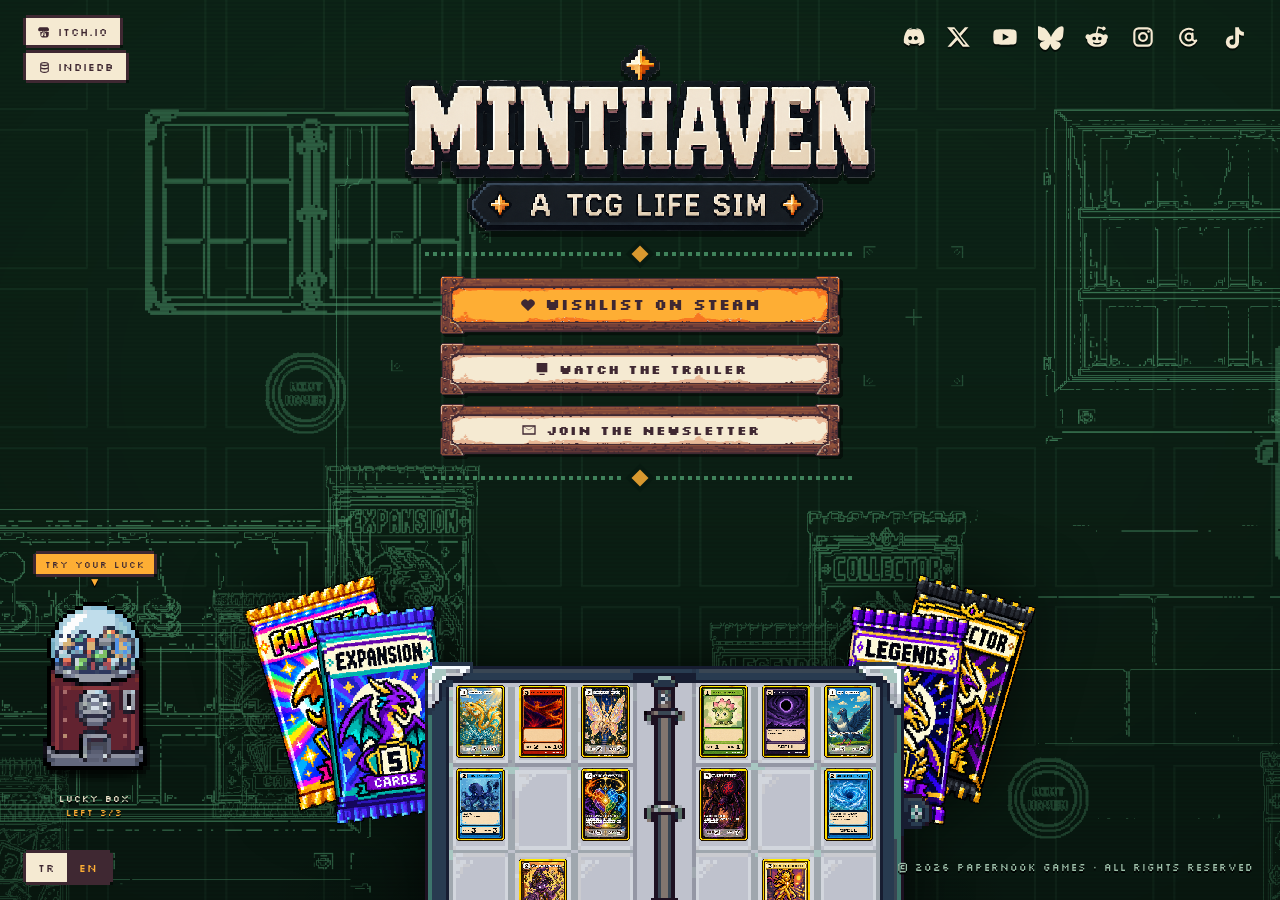
==== index.html @ 45f0cd63 "Site noindex,nofollow; slayt 11 basligi netlestirildi" ====
<!DOCTYPE html>
<html lang="tr">
<head>
<meta charset="utf-8">
<meta name="viewport" content="width=device-width,initial-scale=1,viewport-fit=cover">
<title>Minthaven — A TCG Life Sim</title>
<meta name="description" content="Minthaven — Stardew Valley'nin kasabasinda yasayan bir TCG koleksiyoncusu. Paket ac, kart takas et, duello yap, koleksiyonunu tamamla.">
<meta property="og:title" content="Minthaven — A TCG Life Sim">
<meta property="og:description" content="Kasabaya tasin, paket ac, kart takas et, duello yap. Bir TCG koleksiyoncusunun hayat simulasyonu.">
<!-- og:image ve og:url MUTLAK olmali; sosyal medya kaziyicilari goreli yolu cozemez.
     Sayfa baska bir alt yola tasinirsa bu iki satiri da guncelle. -->
<meta property="og:url" content="https://papernookgames.com/">
<meta property="og:image" content="https://papernookgames.com/assets/og.png">
<meta name="twitter:card" content="summary_large_image">
<!-- ARAMA MOTORLARINA KAPALI. Site yayinda ve linki paylasilabilir, ama Google/Bing
     dizinine girmez -- kamuya acilis yayinciyla birlikte zamanlanacak.
     `noindex` sayfayi TARAMAYI engellemez, sadece LISTELEMEYI engeller; bu yuzden
     Discord/X/Facebook onizlemeleri calismaya devam eder. Ayni sebeple blanket
     `robots.txt: Disallow: /` KOYULMADI -- o, onizleme kaziyicilarini da keserdi.
     Siteyi arama motorlarina acmak istedigin gun: asagidaki iki satiri sil. -->
<meta name="robots" content="noindex,nofollow">
<meta name="googlebot" content="noindex,nofollow">
<meta name="theme-color" content="#0e2618">
<link rel="icon" href="assets/icon.png">
<!-- Sans Kutusu (kiosk): tek interaktif oge. Stil burada, cunku makine
     sayfa acilisinda GORUNUR; agir assetler (kart yuzleri, paketler)
     makineye tiklanana kadar ISTENMEZ. Bkz. kiosk.js basligi. -->
<link rel="stylesheet" href="kiosk.css">

<style>
/* ============================================================
   Minthaven — tek ekran acilis sayfasi
   Sablon: potioncraft.com (tek viewport, kaydirmasiz, kose
   navigasyonu, ortada logo + magaza + serit butonlar).
   Stil: parsomen+simya yerine KOYU YESIL PLAYMAT + oyunun kendi
   proplarindan turetilmis gravur cizim. Tek doygun oge alt
   kenardaki acik binder — Potion Craft'taki kazanin karsiligi.

   YERLESIM: DOM sirasi MOBIL akisi belirler (sosyal > logo >
   magaza > butonlar > plakalar > altbilgi). Genis ekranda ayni
   ogeler absolute ile koselere gonderilir; orta kolon .col
   mobilde display:contents ile "yok olur". Tek isaretleme,
   iki duzen — ikinci bir mobil sayfa yok.
   ============================================================ */

@font-face{ font-family:'Pixelify'; src:url('assets/fonts/PixelifySans-Variable.ttf') format('truetype');
  font-weight:400 700; font-display:swap; }
@font-face{ font-family:'Silkscreen'; src:url('assets/fonts/Silkscreen-Regular.ttf') format('truetype');
  font-weight:400; font-display:swap; }
@font-face{ font-family:'Silkscreen'; src:url('assets/fonts/Silkscreen-Bold.ttf') format('truetype');
  font-weight:700; font-display:swap; }

:root{
  /* oyunun paleti — game/src/gfx/pixel.js PAL + style.css */
  --mat:#0e2618; --mat-deep:#081a11;
  --etch:#4a9468;
  --cream:#f5ead2;
  --ink:#3f2832;
  --gold:#feae34;
  --px:4px;                 /* piksel birimi: tum kenarliklar bunun kati */
}

*{ box-sizing:border-box; margin:0; padding:0; }
html{ background:var(--mat-deep); }
body{
  min-height:100dvh; background:var(--mat-deep); color:var(--cream);
  font-family:'Pixelify',ui-monospace,monospace;
  -webkit-font-smoothing:none; -webkit-text-size-adjust:100%;
}
img{ image-rendering:pixelated; display:block; height:auto; }
a{ -webkit-tap-highlight-color:transparent; }

/* --- sahne --------------------------------------------------- */
.page{
  position:relative; min-height:100dvh; overflow:hidden;
  background:url('assets/bg_playmat.png') center/cover no-repeat, var(--mat);
  display:flex; flex-direction:column; align-items:center;
  justify-content:safe center;              /* kisa icerikte dikey ortala */
  gap:clamp(8px,2.2vw,16px);
  /* alt bosluk on plandaki binder'in GERCEK yuksekligini takip eder:
     fg genisligi min(104vw,900px), oran 876/1828 = 0.479
     (fg_desk.png yeniden uretilirse bu sayiyi da guncelle) */
  padding:calc(14px + env(safe-area-inset-top)) 14px calc(min(104vw,900px) * .479 + 20px);
}
/* playmat dokusu: cok ince tarama — vinil hissi */
.page::before{
  content:''; position:absolute; inset:0; pointer-events:none; z-index:0;
  background:repeating-linear-gradient(0deg,rgba(0,0,0,.16) 0 2px,transparent 2px 4px);
  opacity:.5; mix-blend-mode:multiply;
}
.page > *{ position:relative; z-index:3; }

/* --- ortak piksel kenarlik ----------------------------------- */
/* 4px'lik "arti seklinde" golge yigini centikli piksel koseleri verir */
.pxbox{
  background:var(--cream); color:var(--ink); text-decoration:none;
  box-shadow:0 calc(var(--px)*-1) 0 var(--ink), 0 var(--px) 0 var(--ink),
             calc(var(--px)*-1) 0 0 var(--ink), var(--px) 0 0 var(--ink),
             var(--px) var(--px) 0 rgba(0,0,0,.5);
  transition:transform .06s steps(2), box-shadow .06s steps(2), background .1s;
}
.pxbox:hover{ background:var(--gold); transform:translate(2px,2px);
  box-shadow:0 calc(var(--px)*-1) 0 var(--ink), 0 var(--px) 0 var(--ink),
             calc(var(--px)*-1) 0 0 var(--ink), var(--px) 0 0 var(--ink); }

/* --- sosyal (mobilde en ust serit, masaustunde sag ust kose) -- */
.social-row{ display:flex; gap:clamp(2px,1.2vw,8px); align-items:center; }
.social{ display:inline-grid; place-items:center; width:clamp(34px,10vw,38px); height:38px;
  transition:transform .06s steps(2); }
.social svg{ width:clamp(22px,6vw,26px); height:clamp(22px,6vw,26px); fill:var(--cream);
  filter:drop-shadow(0 2px 0 rgba(0,0,0,.6)); }
.social:hover{ transform:translateY(-3px); }
.social:hover svg{ fill:var(--gold); }
/* Threads gibi tek cizgiden olusan markalar: dolgu yerine kontur */
.social svg.line{ fill:none; stroke:var(--cream); stroke-width:1.9;
  stroke-linecap:round; stroke-linejoin:round; }
.social:hover svg.line{ fill:none; stroke:var(--gold); }

/* --- logo ---------------------------------------------------- */
.logo{ width:min(430px,90vw); filter:drop-shadow(0 6px 0 rgba(0,0,0,.45)); }

/* --- ayrac: kesik cizgi + 45 derece donmus altin kare -------- */
.rule{ width:min(430px,84vw); display:flex; align-items:center; gap:10px; opacity:.85; }
.rule i{ flex:1; height:var(--px);
  background:repeating-linear-gradient(90deg,var(--etch) 0 var(--px),transparent var(--px) calc(var(--px)*2)); }
.rule b{ width:12px; height:12px; background:var(--gold); transform:rotate(45deg);
  box-shadow:0 0 0 var(--px) var(--mat-deep); }

/* --- serit butonlar: PixelLab ahsap tabelasi (9-slice) -------- */
.ribbons{ display:flex; flex-direction:column; gap:clamp(5px,1.4vw,9px);
  width:min(400px,94vw); }
.ribbon{
  display:flex; align-items:center; justify-content:center; gap:9px;
  min-height:52px; padding:4px 2px;
  color:var(--ink); text-decoration:none; text-align:center;
  font-family:'Silkscreen'; font-weight:700; letter-spacing:1px;
  font-size:clamp(10px,3vw,13px);
  /* sign.png 368x91; ic krem panel x16..353 / y15..75 -> dilim 15 16 */
  border-style:solid; border-width:14px 15px;
  border-image:url('assets/sign.png') 15 16 fill stretch;
  filter:drop-shadow(3px 3px 0 rgba(0,0,0,.45));
  transition:transform .06s steps(2), filter .06s steps(2);
}
.ribbon:hover{ border-image-source:url('assets/sign_hover.png');
  transform:translate(2px,2px); filter:none; }
.ribbon.primary{ border-image-source:url('assets/sign_hover.png');
  min-height:58px; font-size:clamp(11px,3.4vw,15px); }
.ribbon.primary:hover{ filter:drop-shadow(0 0 8px rgba(254,174,52,.55)); }
.ribbon svg{ width:16px; height:16px; fill:currentColor; flex:0 0 auto; }

/* --- yardimci sayfa plakalari -------------------------------- */
.plaques{ display:flex; gap:8px; flex-wrap:wrap; justify-content:center; }
.plaque{
  display:inline-flex; align-items:center; gap:7px; padding:7px 12px 6px;
  font-family:'Silkscreen'; font-size:clamp(9px,2.6vw,11px); letter-spacing:1px;
  box-shadow:0 -3px 0 var(--ink), 0 3px 0 var(--ink), -3px 0 0 var(--ink), 3px 0 0 var(--ink),
             3px 3px 0 rgba(0,0,0,.45);
}
.plaque:hover{ box-shadow:0 -3px 0 var(--ink), 0 3px 0 var(--ink), -3px 0 0 var(--ink), 3px 0 0 var(--ink); }
.plaque svg{ width:13px; height:13px; fill:currentColor; flex:0 0 auto; }

/* --- altbilgi: dil + imza ------------------------------------ */
.foot{ display:flex; align-items:center; justify-content:center;
  gap:6px clamp(14px,5vw,28px); flex-wrap:wrap; }
.lang{ display:flex; box-shadow:0 -3px 0 var(--ink), 0 3px 0 var(--ink),
       -3px 0 0 var(--ink), 3px 0 0 var(--ink), 3px 3px 0 rgba(0,0,0,.45); }
.lang button{ font-family:'Silkscreen'; font-size:11px; letter-spacing:1px; border:0; cursor:pointer;
  padding:8px 12px 7px; background:var(--cream); color:var(--ink); }
.lang button + button{ box-shadow:inset 3px 0 0 var(--ink); }
.lang button[aria-pressed="true"]{ background:var(--ink); color:var(--gold); }
.studio{ font-family:'Silkscreen'; font-size:clamp(8px,2.2vw,10px); letter-spacing:1px;
  color:#9dbfa9; text-shadow:0 2px 0 #000; text-decoration:none; text-align:center; }
.studio:hover{ color:var(--gold); }

/* --- on plan: acik binder (sayfanin tek doygun ogesi) --------- */
.fg{
  position:absolute; left:50%; bottom:-3vh; transform:translateX(-50%);
  width:min(900px,104vw); z-index:2; pointer-events:none;
  filter:drop-shadow(0 -8px 30px rgba(0,0,0,.6));
  animation:bob 7s ease-in-out infinite;
}
@keyframes bob{ 0%,100%{ transform:translate(-50%,0); } 50%{ transform:translate(-50%,-7px); } }
@media (prefers-reduced-motion:reduce){ .fg{ animation:none; } }
.fg-shadow{
  position:absolute; left:50%; bottom:0; transform:translateX(-50%);
  width:min(900px,100vw); height:150px; z-index:1; pointer-events:none;
  background:radial-gradient(60% 100% at 50% 100%, rgba(0,0,0,.55), transparent 70%);
}

/* dar/kisa ekranda .col seffaf sarmalayici: cocuklari .page akisina girer */
.col{ display:contents; }

/* ============================================================
   GENIS EKRAN: ayni ogeler koselere dagilir, sayfa kaydirilmaz
   ============================================================ */
@media (min-width:880px) and (min-height:700px){
  body{ overflow:hidden; }
  .page{ height:100dvh; padding:0; display:block; }

  .social-row{ position:absolute; right:clamp(14px,2vw,26px); top:clamp(14px,2vh,26px); z-index:4; }
  .plaques{ position:absolute; left:clamp(14px,2vw,26px); top:clamp(14px,2vh,26px); z-index:4;
    flex-direction:column; align-items:flex-start; }
  .foot{ position:absolute; left:0; right:0; bottom:clamp(12px,2vh,22px); z-index:4;
    justify-content:space-between; padding:0 clamp(14px,2vw,26px); pointer-events:none; }
  .foot > *{ pointer-events:auto; }

  /* orta kolon: logo -> ayrac -> magaza -> butonlar -> ayrac */
  .col{ display:flex; position:absolute; left:50%; top:clamp(20px,5vh,64px);
    transform:translateX(-50%); flex-direction:column; align-items:center;
    gap:clamp(11px,1.8vh,18px); width:min(560px,86vw); z-index:3; }
  .logo{ width:min(470px,100%); }
  .fg{ width:min(900px,62vw); bottom:-6vh; }
}
</style>
</head>
<body>
<div class="page">

  <!-- 1) sosyal -->
  <nav class="social-row" aria-label="Sosyal medya">
    <a class="social" href="https://discord.gg/tesU3PdTz" target="_blank" rel="noopener" aria-label="Discord" title="Discord"><svg viewBox="0 0 24 24"><path d="M19.3 5.3A16 16 0 0 0 15.4 4l-.3.5a12 12 0 0 1 3.3 1.6 11 11 0 0 0-9-1 11 11 0 0 0-1.8.5A12 12 0 0 1 11 4l-.3-.5A16 16 0 0 0 6.7 5.3C3.9 9.4 3.2 13.4 3.6 17.3A16 16 0 0 0 8.3 20l1-1.6a10 10 0 0 1-1.7-.8l.4-.3a11 11 0 0 0 10 0l.4.3a10 10 0 0 1-1.7.8l1 1.6a16 16 0 0 0 4.7-2.7c.5-4.5-.7-8.5-3.1-12ZM9.4 15c-1 0-1.8-.9-1.8-2s.8-2 1.8-2 1.8.9 1.8 2-.8 2-1.8 2Zm5.2 0c-1 0-1.8-.9-1.8-2s.8-2 1.8-2 1.8.9 1.8 2-.8 2-1.8 2Z"/></svg></a>
    <a class="social" href="https://x.com/PaperNookGames" target="_blank" rel="noopener" aria-label="X" title="X"><svg viewBox="0 0 24 24"><path d="M17.5 3h3.2l-7 8 8.3 10h-6.5l-5-6.2L4.6 21H1.4l7.5-8.6L1 3h6.7l4.6 5.7L17.5 3Zm-1.1 16h1.8L7.7 4.8H5.8L16.4 19Z"/></svg></a>
    <a class="social" href="https://www.youtube.com/@papernookgames" target="_blank" rel="noopener" aria-label="YouTube" title="YouTube"><svg viewBox="0 0 24 24"><path d="M22.5 7.2a2.8 2.8 0 0 0-2-2C18.8 4.8 12 4.8 12 4.8s-6.8 0-8.5.4a2.8 2.8 0 0 0-2 2A29 29 0 0 0 1.2 12c0 1.6.1 3.2.3 4.8a2.8 2.8 0 0 0 2 2c1.7.4 8.5.4 8.5.4s6.8 0 8.5-.4a2.8 2.8 0 0 0 2-2c.2-1.6.3-3.2.3-4.8s-.1-3.2-.3-4.8ZM9.9 15.3V8.7l5.7 3.3-5.7 3.3Z"/></svg></a>
    <a class="social" href="https://bsky.app/profile/papernookgames.bsky.social" target="_blank" rel="noopener" aria-label="Bluesky" title="Bluesky"><svg viewBox="0 0 24 24"><path d="M5.6 3.5C8.4 5.6 11.4 9.9 12 12.2c.6-2.3 3.6-6.6 6.4-8.7 2-1.5 5.3-2.7 5.3 1.1 0 .8-.4 6.4-.7 7.3-.9 3.2-4.1 4-7 3.5 5 .9 6.3 3.7 3.6 6.5-5.2 5.3-7.5-1.3-8.1-3-.1-.3-.2-.5-.2-.3 0-.2-.1 0-.2.3-.6 1.7-2.9 8.3-8.1 3-2.7-2.8-1.4-5.6 3.6-6.5-2.9.5-6.1-.3-7-3.5-.3-.9-.7-6.5-.7-7.3 0-3.8 3.3-2.6 5.3-1.1Z"/></svg></a>
    <a class="social" href="https://www.reddit.com/r/PaperNookGames/" target="_blank" rel="noopener" aria-label="Reddit" title="Reddit"><svg viewBox="0 0 24 24"><path d="M22 11.8a2.3 2.3 0 0 0-3.9-1.6 11.3 11.3 0 0 0-5.7-1.8l1-4.5 3.2.7a1.7 1.7 0 1 0 .2-1.4l-3.8-.8a.7.7 0 0 0-.8.5l-1.2 5.5a11.3 11.3 0 0 0-5.7 1.8A2.3 2.3 0 1 0 2.9 14a4.5 4.5 0 0 0 0 .7c0 3.5 4.1 6.4 9.1 6.4s9.1-2.9 9.1-6.4a4.5 4.5 0 0 0 0-.7 2.3 2.3 0 0 0 .9-2.2ZM7.7 13.4a1.7 1.7 0 1 1 1.7 1.7 1.7 1.7 0 0 1-1.7-1.7Zm7.8 4.5a5.9 5.9 0 0 1-3.5.9 5.9 5.9 0 0 1-3.5-.9.6.6 0 0 1 .8-.9 4.8 4.8 0 0 0 2.7.6 4.8 4.8 0 0 0 2.7-.6.6.6 0 1 1 .8.9Zm-.9-2.8a1.7 1.7 0 1 1 1.7-1.7 1.7 1.7 0 0 1-1.7 1.7Z"/></svg></a>
        <a class="social" href="https://www.instagram.com/papernookgames/" target="_blank" rel="noopener" aria-label="Instagram" title="Instagram"><svg viewBox="0 0 24 24"><path fill-rule="evenodd" d="M8 3h8a5 5 0 0 1 5 5v8a5 5 0 0 1-5 5H8a5 5 0 0 1-5-5V8a5 5 0 0 1 5-5Zm0 2a3 3 0 0 0-3 3v8a3 3 0 0 0 3 3h8a3 3 0 0 0 3-3V8a3 3 0 0 0-3-3Z"/><path fill-rule="evenodd" d="M12 7.4A4.6 4.6 0 1 0 16.6 12 4.6 4.6 0 0 0 12 7.4Zm0 2A2.6 2.6 0 1 1 9.4 12 2.6 2.6 0 0 1 12 9.4Z"/><circle cx="17.1" cy="6.9" r="1.15"/></svg></a>
    <a class="social" href="https://www.threads.com/@papernookgames" target="_blank" rel="noopener" aria-label="Threads" title="Threads"><svg class="line" viewBox="0 0 24 24"><path d="M15.4 5.5A7.7 7.7 0 1 0 18.6 15.3"/><circle cx="12" cy="12" r="3.2"/><path d="M15.2 8.8v4.5c0 2 2 2.9 3.4 2"/></svg></a>
    <a class="social" href="https://www.tiktok.com/@papernookgames" target="_blank" rel="noopener" aria-label="TikTok" title="TikTok"><svg viewBox="0 0 24 24"><path d="M16.7 5.8A4.4 4.4 0 0 1 15.6 3h-3.4v13.6a2.6 2.6 0 1 1-2.6-2.6 2.8 2.8 0 0 1 .8.1v-3.5a6.4 6.4 0 0 0-.8-.1 6.1 6.1 0 1 0 6.1 6.1V9.4a7.7 7.7 0 0 0 4.5 1.4V7.4a4.5 4.5 0 0 1-3.5-1.6Z"/></svg></a>
  </nav>

  <!-- 2) orta kolon -->
  <div class="col">
    <img class="logo" src="assets/logo.png" alt="Minthaven — A TCG Life Sim" width="1180" height="468">

    <div class="rule"><i></i><b></b><i></i></div>


    <div class="ribbons">
      <a class="ribbon primary" href="https://store.steampowered.com/app/5167250/?utm_source=minthaven_site&amp;utm_campaign=wishlist" target="_blank" rel="noopener">
        <svg viewBox="0 0 24 24"><path d="M12 21 3 12.5A5.4 5.4 0 0 1 12 6a5.4 5.4 0 0 1 9 6.5Z"/></svg>
        <span data-i18n="wishlist">STEAM'DE ISTEK LISTENE EKLE</span>
      </a>
      <a class="ribbon" href="#">
        <svg viewBox="0 0 24 24"><path d="M4 3h16v14H4Zm4 18h8v-2H8Z"/></svg>
        <span data-i18n="trailer">FRAGMANI IZLE</span>
      </a>
      <a class="ribbon" href="#">
        <svg viewBox="0 0 24 24"><path d="M2 5h20v14H2Zm2 2.3V17h16V7.3l-8 5.2Zm.9-.3 7.1 4.6L19.1 7Z"/></svg>
        <span data-i18n="news">HABER BULTENINE KATIL</span>
      </a>
    </div>

    <div class="rule"><i></i><b></b><i></i></div>
  </div>

  <!-- 3) yardimci sayfalar -->
  <nav class="plaques" aria-label="Yardimci sayfalar">
    <!-- HAZIR OLMADIKLARI ICIN GIZLENDI (basin kiti / wiki / gelistirme gunlugu).
         Silinmedi, yorumda birakildi: sayfalar hazir olunca yorumu kaldirmak yetiyor.
         `press/` ve `devlog/` alt sayfalari henuz yok, wiki de bir yere baglanmiyordu
         (href="#") — calismayan uc plaket gostermek "yapim asamasinda" hissi veriyordu.
         i18n anahtarlari (press/wiki/devlog) asagidaki STR sozlugunde DURUYOR.
    <a class="plaque pxbox" href="press/"><svg viewBox="0 0 24 24"><path d="M3 3h16v16a2 2 0 0 0 2 2H5a2 2 0 0 1-2-2Zm2 2v3h6V5Zm8 0v2h4V5Zm0 4v2h4V9Zm-8 5v2h12v-2Zm0 4v2h12v-2Z"/></svg><span data-i18n="press">BASIN KITI</span></a>
    <a class="plaque pxbox" href="#"><svg viewBox="0 0 24 24"><path d="M2 4h8a3 3 0 0 1 2 1 3 3 0 0 1 2-1h8v16h-8a2 2 0 0 0-2 1 2 2 0 0 0-2-1H2Zm2 2v12h6a4 4 0 0 1 1 .2V7a1 1 0 0 0-1-1Zm16 0h-6a1 1 0 0 0-1 1v11.2A4 4 0 0 1 14 18h6Z"/></svg><span data-i18n="wiki">WIKI</span></a>
    <a class="plaque pxbox" href="devlog/"><svg viewBox="0 0 24 24"><path d="M17 2 22 7 9 20H4v-5Zm0 3-1.5 1.5 2 2L19 7Zm-3 3L6 16v2h2l8-8Z"/></svg><span data-i18n="devlog">GELISTIRME GUNLUGU</span></a>
    -->
    <!-- YAYINCI PITCH'I `/pitch/` adresinde durur ama ANA SAYFADAN BAGLANMAZ (`noindex`
         + baglantisiz): baglantiyi e-postayla gonderirsin. Toplulukla paylasmak
         istersen asagidaki plaketi geri ekle:
         <a class="plaque pxbox" href="pitch/">...<span data-i18n="pitch">PITCH DECK</span></a> -->
    <a class="plaque pxbox" href="https://minthaven.itch.io" target="_blank" rel="noopener"><svg viewBox="0 0 24 24"><path d="M3.1 2.3C2.3 2.8.7 4.7.3 5.5v1.3c0 1.7 1.6 3.1 3 3.1a3 3 0 0 0 2.3-1.1 3 3 0 0 0 4.7 0 3 3 0 0 0 4.7 0 3 3 0 0 0 2.3 1.1c1.4 0 3-1.4 3-3.1V5.5c-.4-.8-2-2.7-2.8-3.2C14.3 2.2 9.7 2.2 3.1 2.3Zm5.7 7.2a3 3 0 0 1-.5.7 3.4 3.4 0 0 1-2.4 1 3.5 3.5 0 0 1-1.6-.4c0 2.3-.2 5.6.4 7.3.4 1.2.8 2.2 1.9 2.6a30 30 0 0 0 5.5.3 30 30 0 0 0 5.5-.3c1.1-.4 1.5-1.4 1.9-2.6.6-1.7.4-5 .4-7.3a3.5 3.5 0 0 1-1.6.4 3.4 3.4 0 0 1-2.4-1 3 3 0 0 1-.5-.7 3.3 3.3 0 0 1-2.3 1 3.4 3.4 0 0 1-2.3-1 3.3 3.3 0 0 1-2 1Zm-.2 2.4h3.5c1.2.4 1.6 1 2.1 2l.7 2.5c.4 1.6-.2 2.6-1.4 2.6-1 0-1.9-.6-1.9-1.5v-.9H9.4v.9c0 .9-.9 1.5-1.9 1.5-1.2 0-1.8-1-1.4-2.6l.7-2.5c.5-1 .9-1.6 2.1-2Zm1.7 1.3-1.5 1.5v.6h1.5v1.5h1.4v-1.5h1.5v-.6l-1.5-1.5Z"/></svg><span>ITCH.IO</span></a>
    <a class="plaque pxbox" href="https://www.indiedb.com/members/minthaven" target="_blank" rel="noopener"><svg viewBox="0 0 24 24"><path d="M12 2c-4.4 0-8 1.6-8 3.5v13C4 20.4 7.6 22 12 22s8-1.6 8-3.5v-13C20 3.6 16.4 2 12 2Zm0 2c3.6 0 6 1.2 6 1.5S15.6 7 12 7 6 5.8 6 5.5 8.4 4 12 4ZM6 8.4A14 14 0 0 0 12 9.5a14 14 0 0 0 6-1.1v3.1c0 .3-2.4 1.5-6 1.5s-6-1.2-6-1.5Zm0 6A14 14 0 0 0 12 15.5a14 14 0 0 0 6-1.1v4.1c0 .3-2.4 1.5-6 1.5s-6-1.2-6-1.5Z"/></svg><span>INDIEDB</span></a>
  </nav>

  <!-- 4) altbilgi -->
  <div class="foot">
    <div class="lang">
      <button type="button" data-lang="tr" aria-pressed="true">TR</button>
      <button type="button" data-lang="en" aria-pressed="false">EN</button>
    </div>
    <a class="studio" href="https://papernookgames.com/" target="_blank" rel="noopener">
      &copy; 2026 PAPERNOOK GAMES &middot; <span data-i18n="rights">TUM HAKLARI SAKLIDIR</span>
    </a>
  </div>

  <!-- 5) on plan: sayfanin tek doygun ogesi, alt kenardan kirpilir -->
  <div class="fg-shadow"></div>
  <img class="fg" src="assets/fg_desk.png" alt="" aria-hidden="true">

</div>

<script>
/* Iki dil, tek sayfa — oyunun kendisi de TR/EN (src/i18n.js). */
const STR = {
  tr:{ press:'BASIN KITI', wiki:'WIKI', devlog:'GELISTIRME GUNLUGU', pitch:'PITCH DECK',
       wishlist:"STEAM'DE ISTEK LISTENE EKLE", trailer:'FRAGMANI IZLE', news:'HABER BULTENINE KATIL',
       rights:'TUM HAKLARI SAKLIDIR' },
  en:{ press:'PRESS KIT', wiki:'WIKI', devlog:'DEVLOG', pitch:'PITCH DECK',
       wishlist:'WISHLIST ON STEAM', trailer:'WATCH THE TRAILER', news:'JOIN THE NEWSLETTER',
       rights:'ALL RIGHTS RESERVED' }
};
function setLang(l){
  document.documentElement.lang = l;
  for(const el of document.querySelectorAll('[data-i18n]')) el.textContent = STR[l][el.dataset.i18n];
  for(const b of document.querySelectorAll('.lang button')) b.setAttribute('aria-pressed', String(b.dataset.lang===l));
  try{ localStorage.setItem('mh_lang', l); }catch(e){}
}
for(const b of document.querySelectorAll('.lang button')) b.onclick = ()=> setLang(b.dataset.lang);
let start = 'tr';
try{
  const saved = localStorage.getItem('mh_lang');
  start = (saved === 'tr' || saved === 'en') ? saved
        : ((navigator.language || '').toLowerCase().startsWith('tr') ? 'tr' : 'en');
}catch(e){}
setLang(start);
</script>

<!-- Kiosk: pool.js URETILIR (build_kiosk.py), kiosk.js elle yazilir.
     kiosk.js sitenin setLang()'ine DOKUNMAZ — dili <html lang>'i izleyerek
     cozer, boylece iki i18n sozlugu birbirine karismaz. -->
<script src="assets/kiosk/pool.js" defer></script>
<script src="kiosk.js" defer></script>
</body>
</html>
---- kiosk.css ----
/* ============================================================
   Sans Kutusu (kiosk) — sayfanin tek interaktif ogesi.

   Sozlesme: sayfa ACILISINDA yalnizca makine sprite'i (804 B) yuklenir.
   Kart yuzleri ve paket gorselleri (1.4 MB) makineye TIKLANANA kadar
   istenmez; ritual 3.6 sn surdugu icin indirme penceresi zaten orada.

   Renk degiskenleri index.html'deki :root'tan gelir (--mat, --cream,
   --ink, --gold, --px). Kiosk yeni palet TANIMLAMAZ.
   ============================================================ */

/* --- 1) Dinlenme halindeki makine (yalniz genis ekran) -------- */
/* Mobilde makine HIC cizilmez: tek kolon akista sol bosluk yok ve
   3.6 sn'lik ritual icin ne yer ne sabir var. Orada girisi .plaque
   ustlenir (kiosk.js ekler). */
.kiosk-machine{ display:none; }

/* SECICI `.page > .kiosk-machine` OLMAK ZORUNDA, duz `.kiosk-machine` DEGIL.
   index.html'de `.page > *{ position:relative; z-index:3 }` var; o kural ayni
   ozgullukte (0,1,0) ve inline <style> bu dosyadan SONRA geldigi icin kaynak
   sirasiyla kazaniyordu. Sonuc: makine `relative` kalip `bottom:64px`i
   `top:-64px` olarak uyguluyor ve ekranin ustune, plaketlerin altina kaciyordu
   (olculdu: y=-65). Ozgullugu (0,2,0)'a cikarmak <link> sirasindan bagimsiz cozer. */
@media (min-width:880px) and (min-height:700px){
  .page > .kiosk-machine{
    display:flex; flex-direction:column; align-items:center; gap:6px;
    position:absolute; left:clamp(14px,2.4vw,34px); bottom:clamp(58px,9vh,96px);
    z-index:4; background:none; border:0; padding:0; cursor:pointer;
    /* .fg (binder) 62vw genislikte ve ortada; dar masaustunde makine ona
       girmesin diye sol kenara YAPISIR ve 1100px altinda kuculur. */
    width:128px;
  }
  /* 880-1100 arasi: binder ile makine arasindaki bosluk daralir —
     makineyi kucultmek carpismayi onler (Faz 6'da olculdu). */
  @media (max-width:1100px){
    .page > .kiosk-machine{ width:96px; bottom:clamp(50px,7vh,72px); }
  }
}

/* Mobil girisi: sitenin .plaque desenine katilir ama <a> degil <button>
   oldugu icin tarayici varsayilanlari sifirlanmali. Masaustunde makine
   zaten gorunur oldugundan plaket GIZLENIR — iki giris mukerrer olurdu. */
/* Yine `.plaques > ...` ile yaziliyor: index.html'deki `.plaque{display:inline-flex}`
   ayni ozgullukte ve inline <style> sonra geldigi icin duz `.kiosk-plaque{display:none}`
   kaybediyordu (olculdu: masaustunde plaket makineyle birlikte gorunuyordu). */
.kiosk-plaque{ border:0; cursor:pointer; font-family:'Silkscreen',ui-monospace,monospace; }
.kiosk-plaque[disabled]{ opacity:.5; cursor:default; }
@media (min-width:880px) and (min-height:700px){
  .plaques > .kiosk-plaque{ display:none; }
}

.kiosk-machine img{
  width:100%; height:auto; image-rendering:pixelated;
  filter:drop-shadow(3px 4px 0 rgba(0,0,0,.5));
  transition:transform .08s steps(2);
}
.kiosk-machine:hover img{ transform:translateY(-3px); }
/* RITUAL BOYUNCA GECIS KAPALI. Yukaridaki .08s steps(2) hover icin; sarsinti
   her karede yeni bir hedef yazdigi icin gecis hicbirine yetismiyor ve steps(2)
   ara degeri tutuyordu. Olculdu: inline transform +-12 px salinirken EKRANA
   BOYANAN konum yalnizca 1.5 px oynuyordu — yani sarsinti gorunmuyordu. */
.kiosk-machine.shaking img{ transition:none; }
.kiosk-machine.shaking:hover img{ transform:none; }
.kiosk-machine:focus-visible{ outline:none; }
.kiosk-machine:focus-visible img{ filter:drop-shadow(0 0 0 var(--gold)) drop-shadow(0 0 6px var(--gold)); }

/* Kalici etiket — hover tooltip DEGIL. Silinen magaza seridinde ogrenildi:
   dokunmatikte hover yok, ustelik komsu ogenin filter'i yigin baglami
   actigi icin tooltip arkada kaliyor ve z-index cozmuyor. */
.kiosk-label{
  font-family:'Silkscreen',ui-monospace,monospace; font-size:9px; letter-spacing:1px;
  color:var(--cream); text-shadow:0 2px 0 #000; text-align:center; line-height:1.5;
  pointer-events:none;
}
.kiosk-label b{ color:var(--gold); font-weight:400; }
/* --- cagri metni: "ŞANSINI DENE" + makineyi gosteren ok ------- */
/* Makinenin USTUNDE durur (bottom:100%), yani makineyi ya da etiketi itmez.
   Ritual basladiginda ve hak bittiginde kaybolur: o anlarda soyleyecek bir sey
   yok, ustelik ucan paket ve dolum cubugu ayni alani kullaniyor. */
.kiosk-cta{
  position:absolute; left:50%; bottom:100%; margin-bottom:6px;
  transform:translateX(-50%); pointer-events:none; white-space:nowrap;
  display:flex; flex-direction:column; align-items:center; gap:2px;
  transition:opacity .18s;
  animation:kctabob 1.9s ease-in-out infinite;
}
.kiosk-cta span{
  font-family:'Silkscreen',ui-monospace,monospace; font-size:9px; letter-spacing:1px;
  color:var(--ink); background:var(--gold); padding:5px 9px 4px;
  box-shadow:0 -3px 0 var(--ink),0 3px 0 var(--ink),-3px 0 0 var(--ink),3px 0 0 var(--ink),
             3px 3px 0 rgba(0,0,0,.45);
}
.kiosk-cta-arrow{ color:var(--gold); font-size:12px; line-height:1; text-shadow:0 2px 0 #000; }
@keyframes kctabob{ 0%,100%{ transform:translate(-50%,0); } 50%{ transform:translate(-50%,-4px); } }

/* ritual oynarken ve hak bitince gizli */
.kiosk-machine.shaking .kiosk-cta,
.kiosk-machine[disabled] .kiosk-cta{ opacity:0; }

.kiosk-machine[disabled]{ cursor:default; }
.kiosk-machine[disabled] img{ filter:grayscale(.65) brightness(.72) drop-shadow(3px 4px 0 rgba(0,0,0,.5)); }
.kiosk-machine[disabled]:hover img{ transform:none; }

/* --- 2) Ritual: makine sarsilir, paket firlar ----------------- */
/* Sarsinti/ucus JS'ten rAF ile surulur (oyunun World.VFX egrileriyle
   AYNI matematik), CSS yalniz sahneyi kurar. */
.kiosk-pack{
  position:absolute; left:50%; top:0; width:76px; z-index:5;
  image-rendering:pixelated; pointer-events:none;
  transform:translate(-50%,0); transform-origin:50% 50%;
}
.kiosk-glow{
  position:absolute; left:50%; top:0; width:120px; height:120px; z-index:4;
  transform:translate(-50%,-50%); pointer-events:none; opacity:0;
  background:radial-gradient(circle, rgba(255,244,190,.55) 0%, rgba(255,244,190,0) 70%);
}
.kiosk-shadow{
  position:absolute; left:50%; z-index:3; height:2px; background:#000;
  transform:translateX(-50%); pointer-events:none; opacity:.28;
}
/* Dolum cubugu — makinenin USTUNDE, zorlanma fazi boyunca dolar.
   NOT: oyunda BOYLE BIR CUBUK YOK (drawVendingFx'i kare kare izleyip dogrulandi);
   burada var cunku sitede kilitlenecek bir karakter yok ve 1 saniyelik sarsintinin
   "bir sey birikiyor" okumasi baska turlu kurulmuyor. */
.kiosk-charge{
  position:absolute; left:50%; z-index:5; width:78%; height:6px;
  transform:translate(-50%,-50%); pointer-events:none; opacity:0;
  background:rgba(0,0,0,.6);
  box-shadow:0 0 0 2px var(--ink);
  transition:opacity .12s;
}
.kiosk-charge i{
  display:block; height:100%; width:0;
  background:linear-gradient(90deg,#ffd977,#ff9860);
}

/* --- 3) Modal: yirtma + acilis ------------------------------- */
/* Arka plan oyunun paket ekraniyla BIREBIR: style.css `.packopenscr`.
   Once koyu yesil playmat kullanildi ve yanlisti — kartin kendi siyah konturu
   arka plana karisip kenarlari belirsizlestiriyordu. Mor radyal, kartin altin/
   krem cercevesini ayirir; oyunun bu rengi secmesinin sebebi de bu. */
.kiosk-modal{
  position:fixed; inset:0; z-index:60; display:grid; place-items:center;
  background:radial-gradient(ellipse at center, #3a3060 0%, #171422 75%);
  animation:kfade .18s steps(3) both;
}
@keyframes kfade{ from{ opacity:0 } to{ opacity:1 } }

.kiosk-stage{
  position:relative; display:flex; flex-direction:column; align-items:center;
  gap:clamp(8px,2vh,16px); width:min(560px,92vw); padding:12px;
  touch-action:none;               /* surukleyerek yirtma sayfayi kaydirmasin */
}
.kiosk-hint{
  font-family:'Silkscreen',ui-monospace,monospace; font-size:clamp(9px,2.6vw,11px);
  letter-spacing:1px; color:var(--cream); opacity:.8; text-align:center;
  text-shadow:0 2px 0 #000; min-height:1.4em;
}
.kiosk-count{
  font-family:'Silkscreen',ui-monospace,monospace; font-size:clamp(10px,2.8vw,12px);
  letter-spacing:2px; color:var(--gold); text-shadow:0 2px 0 #000;
  margin-top:10px;                 /* .kiosk-tag karttan asagi tastigi icin */
}

/* Yirtilacak paket — oyunla ayni: kaynak 216x300, 1:1 GOSTERILIR (style.css .bigpack).
   Kucultmek paketin kendi piksel izgarasini bozuyordu. Egim gorselin KENDISINDE
   (event/collector paketleri egik cizilmis), CSS rotasyonu degil — bu yuzden her
   paketin yirtma cizgisi farkli (`tear` pool.js'te olculmus geliyor). */
.kiosk-bigpack{
  width:216px; max-width:88vw; height:auto; image-rendering:pixelated; cursor:grab;
  filter:drop-shadow(0 10px 24px rgba(0,0,0,.6));
  transition:transform .4s, filter .4s;
}
.kiosk-bigpack:active{ cursor:grabbing; }
/* Yirtilinca paket hafif devrilir ve parlar — oyundaki `.bigpack.torn`. */
.kiosk-bigpack.torn{
  clip-path:polygon(var(--tearpoly));
  transform:rotate(6deg) translateY(16px);
  filter:drop-shadow(0 4px 10px rgba(0,0,0,.6)) brightness(1.2);
}
.kiosk-tearbar{
  width:min(260px,80vw); height:10px; border-radius:5px; overflow:hidden;
  background:rgba(255,255,255,.15);
}
.kiosk-tearfill{ height:100%; width:0; background:linear-gradient(90deg,#ffd977,#ff9860); transition:width .05s linear; }

/* --- 4) Kart destesi ----------------------------------------- */
/* Deste DERINLIGE dizilir, yukari yelpazelenmez. Oyun `--sz`yi translateZ olarak
   kullaniyor (style.css `.stackcard`); ben translateY sanip yukari yelpazelemistim,
   o yuzden arkadaki kartlar ipucu metnini ortuyordu ve destenin okunusu yanlisti.
   translateZ ile arka kartlar perspektifle kuculup ONDEKININ ARKASINDA kalir. */
.kiosk-scene{
  position:relative; width:var(--kw); height:calc(var(--kw)*1.5);
  --kw:clamp(150px,40vw,192px);
  perspective:1100px; touch-action:none; cursor:grab;
}
.kiosk-scene:active{ cursor:grabbing; }
.kiosk-stack{
  position:absolute; inset:0; transform-style:preserve-3d;
  transition:transform .35s cubic-bezier(.2,.8,.3,1);
}
.kiosk-card{
  position:absolute; inset:0; cursor:pointer;
  transform:translateZ(var(--sz,0px)) translateX(var(--sx,0px)) translateY(var(--sy,0px));
  transition:transform .32s cubic-bezier(.2,.7,.3,1), opacity .32s, box-shadow .3s;
}
/* Kart yuzu 192 px pisirilir ve EN FAZLA 192 px gosterilir: BUYUTME YOK, o yuzden
   1:1'de olcekleme artefakti de yok. Dar ekranda kuculur ve orada `auto` gerekir --
   `pixelated` ile kucultmek piksel atlatip tirtikli kenar veriyor (oyun da
   kucultme yolunda smoothing kullaniyor: 288 kaynak, 214 gosterim). */
/* -webkit-user-drag ZORUNLU. Bir <img>'i surukleyince tarayici KENDI resim
   surukleme jestini baslatiyor ve pointer akisini `pointercancel` ile kesiyor:
   olculdu -> pointerdown, tek pointermove, sonra pointercancel. Sonuc: deste
   egilmiyor, surukleyerek yirtma da calismiyordu. Paket hala <img>. */
.kiosk-bigpack{
  -webkit-user-drag:none; -khtml-user-drag:none; user-select:none; -webkit-user-select:none;
}
/* Kart bir TUVAL: shader (fxgl.js) her karede pisirilmis yuzun ustune biniyor,
   oyunun kendi yaptigi gibi. Tuval suruklenemez, o yuzden yukaridaki tuzak
   burada yok. */
.kiosk-card canvas{ width:100%; height:auto; display:block; user-select:none; }
.kiosk-card.flyoff{
  transform:translateX(var(--fx,540px)) translateY(-36px) translateZ(46px) rotate(var(--fr,16deg));
  opacity:0; transition:transform .22s ease-out, opacity .22s ease-out;
}
/* epic ve ustu one geldiginde kisa zipla + kivilcim (oyundaki `rare-pop`).
   Yalniz ON karta uygulanir; onun --sx/--sy/--sz'si zaten 0, o yuzden animasyonun
   transform'u ezmesi bir sey bozmaz. */
.kiosk-card.rare-pop{ animation:krarepop .7s; }
@keyframes krarepop{ 0%{ transform:scale(1); } 40%{ transform:scale(1.28); } 100%{ transform:scale(1); } }
.kiosk-spark{
  position:absolute; width:5px; height:5px; border-radius:50%; pointer-events:none;
  animation:ksparkfly 1.3s ease-out forwards;
}
@keyframes ksparkfly{
  0%{ transform:translate(0,0) scale(1); opacity:1; }
  100%{ transform:translate(calc(-40px + 80px*var(--r,.5)), -70px) scale(0); opacity:0; }
}

/* YEDEK parlama. Asil yol oyunun kendi WebGL katmani (fxgl.js, kiosk.js'teki
   shader koprusu). Bu sinif yalniz shader gelmediginde (WebGL yok, script
   inmedi) takili kalir; shader hazir olur olmaz kiosk.js sinifi SOKER, yoksa
   iki parlama ust uste binerdi. */
.kiosk-card.foil::after{
  content:''; position:absolute; inset:0; pointer-events:none;
  background:linear-gradient(115deg,
    transparent 20%, rgba(255,120,190,.42) 35%, rgba(120,220,255,.42) 45%,
    rgba(190,255,150,.42) 55%, transparent 70%);
  background-size:260% 260%;
  mix-blend-mode:color-dodge;
  animation:kfoil 3.4s ease-in-out infinite;
}
@keyframes kfoil{ 0%,100%{ background-position:0% 50% } 50%{ background-position:100% 50% } }

/* Kartin altindaki isim etiketi KALDIRILDI — ad zaten kartin uzerinde yaziyor. */

/* --- 5) Kontroller ------------------------------------------- */
.kiosk-bar{ display:flex; gap:8px; align-items:center; }
.kiosk-btn{
  font-family:'Silkscreen',ui-monospace,monospace; font-size:10px; letter-spacing:1px;
  padding:8px 12px 7px; background:var(--cream); color:var(--ink); border:0; cursor:pointer;
  box-shadow:0 -3px 0 var(--ink),0 3px 0 var(--ink),-3px 0 0 var(--ink),3px 0 0 var(--ink),
             3px 3px 0 rgba(0,0,0,.45);
}
.kiosk-btn:hover{ background:var(--gold); transform:translate(2px,2px);
  box-shadow:0 -3px 0 var(--ink),0 3px 0 var(--ink),-3px 0 0 var(--ink),3px 0 0 var(--ink); }

/* Ses anahtari modalin kosesinde durur (stage'in icinde DEGIL) ki hem yirtma
   hem acilis fazinda gorunsun. */
.kiosk-mute{
  position:absolute; top:clamp(12px,2vh,20px); right:clamp(12px,2vw,20px);
  font-size:9px; padding:7px 10px 6px;
}
/* Kapat dugmesi ses anahtarinin karsi kosesinde. Arka plana tiklayarak kapatma
   KALDIRILDI (paket acilirken bosluga denk gelen tek tik kalan kartlari cope
   atiyordu), o yuzden bu dugme her iki fazda da gorunur olmak ZORUNDA. */
.kiosk-close{
  position:absolute; top:clamp(12px,2vh,20px); left:clamp(12px,2vw,20px);
  font-size:11px; padding:6px 11px 5px; line-height:1;
}

/* --- 6) Hareket azaltma -------------------------------------- */
/* Ritual atlanir (kiosk.js dogrudan modala gecer); burada kalan
   surekli animasyonlar da susturulur. */
@media (prefers-reduced-motion:reduce){
  .kiosk-card.foil::after{ animation:none; background-position:50% 50%; }
  .kiosk-modal{ animation:none; }
  .kiosk-card{ transition:none; }
  .kiosk-card.rare-pop{ animation:none; }
  .kiosk-spark{ display:none; }
  .kiosk-bigpack{ transition:none; }
  .kiosk-stack{ transition:none; }
  .kiosk-cta{ animation:none; }
}
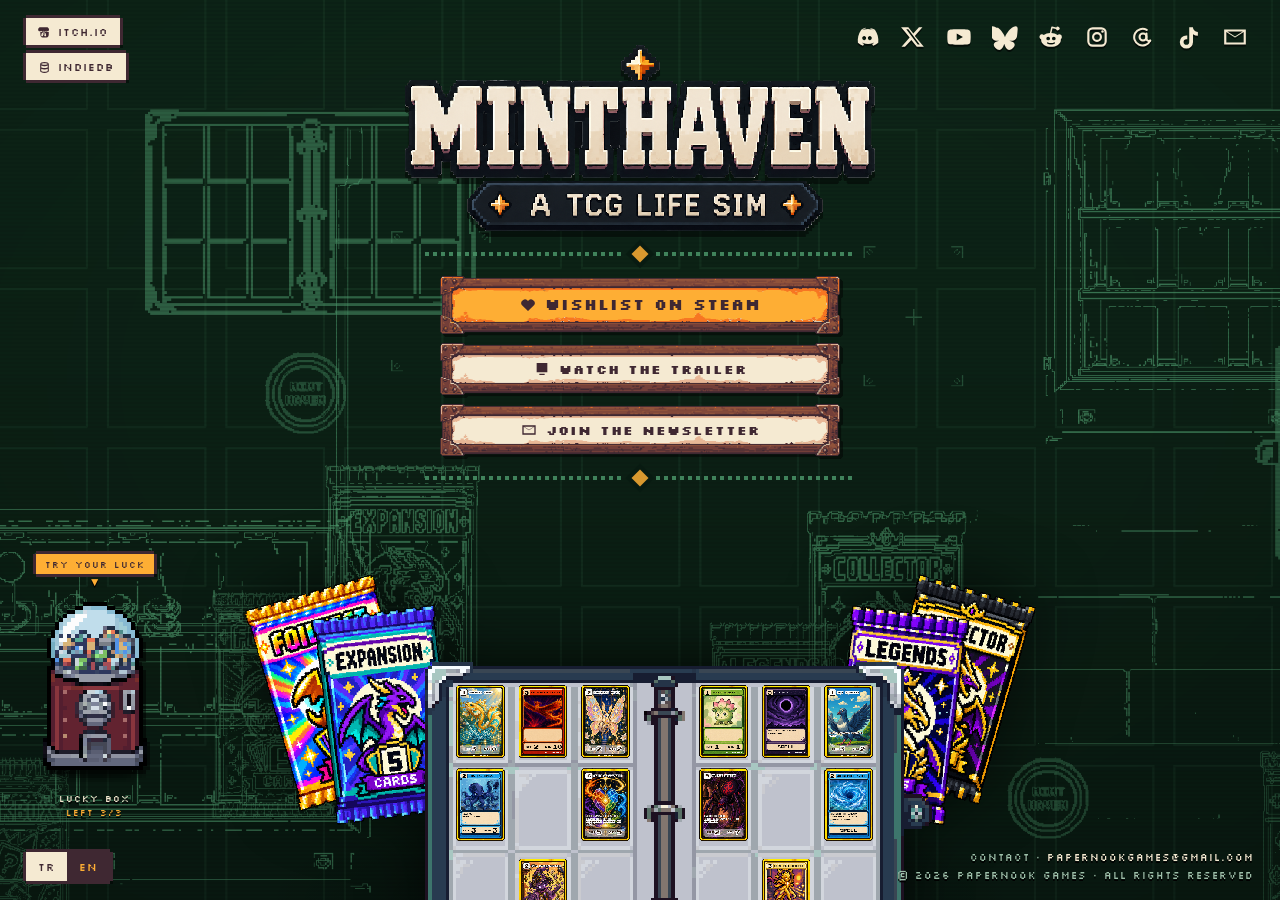
==== commit bd212a8c: "Siteye iletisim adresi ekle: sosyal seritte zarf ikonu + altbilgide okunur adres" ====
--- a/index.html
+++ b/index.html
@@ -104,7 +104,10 @@
              calc(var(--px)*-1) 0 0 var(--ink), var(--px) 0 0 var(--ink); }
 
 /* --- sosyal (mobilde en ust serit, masaustunde sag ust kose) -- */
-.social-row{ display:flex; gap:clamp(2px,1.2vw,8px); align-items:center; }
+.social-row{ display:flex; gap:clamp(2px,1.2vw,8px); align-items:center;
+  /* Dokuz ikon 360px'te 1px payla siginca daha dari tasiyordu; sarmalama
+     guvenlik agi. Genis duzende serit sag ustte ve yer bol, sarmalamaz. */
+  flex-wrap:wrap; justify-content:center; }
 .social{ display:inline-grid; place-items:center; width:clamp(34px,10vw,38px); height:38px;
   transition:transform .06s steps(2); }
 .social svg{ width:clamp(22px,6vw,26px); height:clamp(22px,6vw,26px); fill:var(--cream);
@@ -168,9 +171,15 @@
   padding:8px 12px 7px; background:var(--cream); color:var(--ink); }
 .lang button + button{ box-shadow:inset 3px 0 0 var(--ink); }
 .lang button[aria-pressed="true"]{ background:var(--ink); color:var(--gold); }
-.studio{ font-family:'Silkscreen'; font-size:clamp(8px,2.2vw,10px); letter-spacing:1px;
+.studio,.mail{ font-family:'Silkscreen'; font-size:clamp(8px,2.2vw,10px); letter-spacing:1px;
   color:#9dbfa9; text-shadow:0 2px 0 #000; text-decoration:none; text-align:center; }
-.studio:hover{ color:var(--gold); }
+.studio:hover,.mail:hover{ color:var(--gold); }
+/* Adres OKUNUR yazilir (ikonun arkasina saklanmaz): kopyalayip yapistirmak,
+   sag tiklamaktan kolay. Yerel kisim altin, alan adi imza rengi. */
+.mail b{ font-weight:400; color:var(--cream); }
+.sign{ display:flex; flex-direction:column; align-items:center; gap:5px; }
+/* Genis duzen sarti sayfanin kendi kirilma noktasiyla AYNI olmali (bkz. .foot). */
+@media (min-width:880px) and (min-height:700px){ .sign{ align-items:flex-end; } }
 
 /* --- on plan: acik binder (sayfanin tek doygun ogesi) --------- */
 .fg{
@@ -222,10 +231,11 @@
     <a class="social" href="https://x.com/PaperNookGames" target="_blank" rel="noopener" aria-label="X" title="X"><svg viewBox="0 0 24 24"><path d="M17.5 3h3.2l-7 8 8.3 10h-6.5l-5-6.2L4.6 21H1.4l7.5-8.6L1 3h6.7l4.6 5.7L17.5 3Zm-1.1 16h1.8L7.7 4.8H5.8L16.4 19Z"/></svg></a>
     <a class="social" href="https://www.youtube.com/@papernookgames" target="_blank" rel="noopener" aria-label="YouTube" title="YouTube"><svg viewBox="0 0 24 24"><path d="M22.5 7.2a2.8 2.8 0 0 0-2-2C18.8 4.8 12 4.8 12 4.8s-6.8 0-8.5.4a2.8 2.8 0 0 0-2 2A29 29 0 0 0 1.2 12c0 1.6.1 3.2.3 4.8a2.8 2.8 0 0 0 2 2c1.7.4 8.5.4 8.5.4s6.8 0 8.5-.4a2.8 2.8 0 0 0 2-2c.2-1.6.3-3.2.3-4.8s-.1-3.2-.3-4.8ZM9.9 15.3V8.7l5.7 3.3-5.7 3.3Z"/></svg></a>
     <a class="social" href="https://bsky.app/profile/papernookgames.bsky.social" target="_blank" rel="noopener" aria-label="Bluesky" title="Bluesky"><svg viewBox="0 0 24 24"><path d="M5.6 3.5C8.4 5.6 11.4 9.9 12 12.2c.6-2.3 3.6-6.6 6.4-8.7 2-1.5 5.3-2.7 5.3 1.1 0 .8-.4 6.4-.7 7.3-.9 3.2-4.1 4-7 3.5 5 .9 6.3 3.7 3.6 6.5-5.2 5.3-7.5-1.3-8.1-3-.1-.3-.2-.5-.2-.3 0-.2-.1 0-.2.3-.6 1.7-2.9 8.3-8.1 3-2.7-2.8-1.4-5.6 3.6-6.5-2.9.5-6.1-.3-7-3.5-.3-.9-.7-6.5-.7-7.3 0-3.8 3.3-2.6 5.3-1.1Z"/></svg></a>
-    <a class="social" href="https://www.reddit.com/r/PaperNookGames/" target="_blank" rel="noopener" aria-label="Reddit" title="Reddit"><svg viewBox="0 0 24 24"><path d="M22 11.8a2.3 2.3 0 0 0-3.9-1.6 11.3 11.3 0 0 0-5.7-1.8l1-4.5 3.2.7a1.7 1.7 0 1 0 .2-1.4l-3.8-.8a.7.7 0 0 0-.8.5l-1.2 5.5a11.3 11.3 0 0 0-5.7 1.8A2.3 2.3 0 1 0 2.9 14a4.5 4.5 0 0 0 0 .7c0 3.5 4.1 6.4 9.1 6.4s9.1-2.9 9.1-6.4a4.5 4.5 0 0 0 0-.7 2.3 2.3 0 0 0 .9-2.2ZM7.7 13.4a1.7 1.7 0 1 1 1.7 1.7 1.7 1.7 0 0 1-1.7-1.7Zm7.8 4.5a5.9 5.9 0 0 1-3.5.9 5.9 5.9 0 0 1-3.5-.9.6.6 0 0 1 .8-.9 4.8 4.8 0 0 0 2.7.6 4.8 4.8 0 0 0 2.7-.6.6.6 0 1 1 .8.9Zm-.9-2.8a1.7 1.7 0 1 1 1.7-1.7 1.7 1.7 0 0 1-1.7 1.7Z"/></svg></a>
+    <a class="social" href="https://www.reddit.com/r/MINTHAVENTCG/" target="_blank" rel="noopener" aria-label="Reddit" title="Reddit"><svg viewBox="0 0 24 24"><path d="M22 11.8a2.3 2.3 0 0 0-3.9-1.6 11.3 11.3 0 0 0-5.7-1.8l1-4.5 3.2.7a1.7 1.7 0 1 0 .2-1.4l-3.8-.8a.7.7 0 0 0-.8.5l-1.2 5.5a11.3 11.3 0 0 0-5.7 1.8A2.3 2.3 0 1 0 2.9 14a4.5 4.5 0 0 0 0 .7c0 3.5 4.1 6.4 9.1 6.4s9.1-2.9 9.1-6.4a4.5 4.5 0 0 0 0-.7 2.3 2.3 0 0 0 .9-2.2ZM7.7 13.4a1.7 1.7 0 1 1 1.7 1.7 1.7 1.7 0 0 1-1.7-1.7Zm7.8 4.5a5.9 5.9 0 0 1-3.5.9 5.9 5.9 0 0 1-3.5-.9.6.6 0 0 1 .8-.9 4.8 4.8 0 0 0 2.7.6 4.8 4.8 0 0 0 2.7-.6.6.6 0 1 1 .8.9Zm-.9-2.8a1.7 1.7 0 1 1 1.7-1.7 1.7 1.7 0 0 1-1.7 1.7Z"/></svg></a>
         <a class="social" href="https://www.instagram.com/papernookgames/" target="_blank" rel="noopener" aria-label="Instagram" title="Instagram"><svg viewBox="0 0 24 24"><path fill-rule="evenodd" d="M8 3h8a5 5 0 0 1 5 5v8a5 5 0 0 1-5 5H8a5 5 0 0 1-5-5V8a5 5 0 0 1 5-5Zm0 2a3 3 0 0 0-3 3v8a3 3 0 0 0 3 3h8a3 3 0 0 0 3-3V8a3 3 0 0 0-3-3Z"/><path fill-rule="evenodd" d="M12 7.4A4.6 4.6 0 1 0 16.6 12 4.6 4.6 0 0 0 12 7.4Zm0 2A2.6 2.6 0 1 1 9.4 12 2.6 2.6 0 0 1 12 9.4Z"/><circle cx="17.1" cy="6.9" r="1.15"/></svg></a>
     <a class="social" href="https://www.threads.com/@papernookgames" target="_blank" rel="noopener" aria-label="Threads" title="Threads"><svg class="line" viewBox="0 0 24 24"><path d="M15.4 5.5A7.7 7.7 0 1 0 18.6 15.3"/><circle cx="12" cy="12" r="3.2"/><path d="M15.2 8.8v4.5c0 2 2 2.9 3.4 2"/></svg></a>
     <a class="social" href="https://www.tiktok.com/@papernookgames" target="_blank" rel="noopener" aria-label="TikTok" title="TikTok"><svg viewBox="0 0 24 24"><path d="M16.7 5.8A4.4 4.4 0 0 1 15.6 3h-3.4v13.6a2.6 2.6 0 1 1-2.6-2.6 2.8 2.8 0 0 1 .8.1v-3.5a6.4 6.4 0 0 0-.8-.1 6.1 6.1 0 1 0 6.1 6.1V9.4a7.7 7.7 0 0 0 4.5 1.4V7.4a4.5 4.5 0 0 1-3.5-1.6Z"/></svg></a>
+    <a class="social" href="mailto:papernookgames@gmail.com" aria-label="E-posta" title="papernookgames@gmail.com"><svg viewBox="0 0 24 24"><path d="M2 5h20v14H2Zm2 2.3V17h16V7.3l-8 5.2Zm.9-.3 7.1 4.6L19.1 7Z"/></svg></a>
   </nav>
 
   <!-- 2) orta kolon -->
@@ -236,7 +246,7 @@
 
 
     <div class="ribbons">
-      <a class="ribbon primary" href="https://store.steampowered.com/app/5167250/?utm_source=minthaven_site&amp;utm_campaign=wishlist" target="_blank" rel="noopener">
+      <a class="ribbon primary" href="https://store.steampowered.com/app/5167250/MINTHAVEN_A_TCG_Life_Sim/?utm_source=minthaven_site&amp;utm_campaign=wishlist" target="_blank" rel="noopener">
         <svg viewBox="0 0 24 24"><path d="M12 21 3 12.5A5.4 5.4 0 0 1 12 6a5.4 5.4 0 0 1 9 6.5Z"/></svg>
         <span data-i18n="wishlist">STEAM'DE ISTEK LISTENE EKLE</span>
       </a>
@@ -278,9 +288,16 @@
       <button type="button" data-lang="tr" aria-pressed="true">TR</button>
       <button type="button" data-lang="en" aria-pressed="false">EN</button>
     </div>
-    <a class="studio" href="https://papernookgames.com/" target="_blank" rel="noopener">
-      &copy; 2026 PAPERNOOK GAMES &middot; <span data-i18n="rights">TUM HAKLARI SAKLIDIR</span>
-    </a>
+    <!-- Imza bloku: iletisim ustte, telif altta. Tek oge olarak durur ki genis
+         duzendeki `space-between` adresi ORTAYA (binder'in ustune) atmasin. -->
+    <div class="sign">
+      <a class="mail" href="mailto:papernookgames@gmail.com">
+        <span data-i18n="contact">ILETISIM</span> &middot; <b>papernookgames@gmail.com</b>
+      </a>
+      <a class="studio" href="https://papernookgames.com/" target="_blank" rel="noopener">
+        &copy; 2026 PAPERNOOK GAMES &middot; <span data-i18n="rights">TUM HAKLARI SAKLIDIR</span>
+      </a>
+    </div>
   </div>
 
   <!-- 5) on plan: sayfanin tek doygun ogesi, alt kenardan kirpilir -->
@@ -293,9 +310,11 @@
 /* Iki dil, tek sayfa — oyunun kendisi de TR/EN (src/i18n.js). */
 const STR = {
   tr:{ press:'BASIN KITI', wiki:'WIKI', devlog:'GELISTIRME GUNLUGU', pitch:'PITCH DECK',
+       contact:'ILETISIM',
        wishlist:"STEAM'DE ISTEK LISTENE EKLE", trailer:'FRAGMANI IZLE', news:'HABER BULTENINE KATIL',
        rights:'TUM HAKLARI SAKLIDIR' },
   en:{ press:'PRESS KIT', wiki:'WIKI', devlog:'DEVLOG', pitch:'PITCH DECK',
+       contact:'CONTACT',
        wishlist:'WISHLIST ON STEAM', trailer:'WATCH THE TRAILER', news:'JOIN THE NEWSLETTER',
        rights:'ALL RIGHTS RESERVED' }
 };
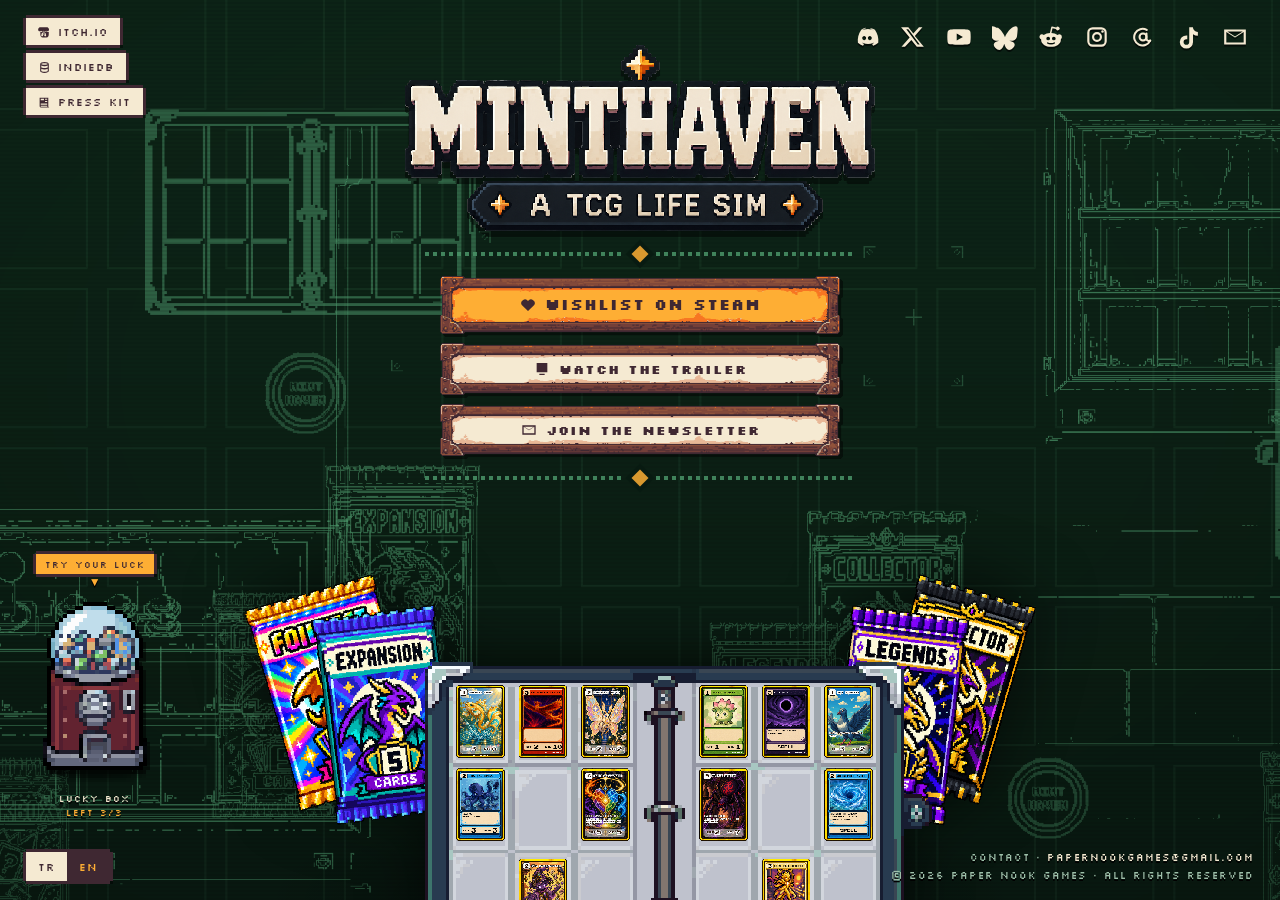
==== commit a73afc1e: "Basin kiti sayfasi ekle, studyo adini ayri yaz press/ altinda TR/EN basin kiti: kunye, uc uzunlukta " ====
--- a/index.html
+++ b/index.html
@@ -196,6 +196,54 @@
   background:radial-gradient(60% 100% at 50% 100%, rgba(0,0,0,.55), transparent 70%);
 }
 
+/* --- fragman penceresi (lightbox) ---------------------------- */
+/* Pencere `.page`'in DISINDA, dogrudan <body> altinda durur: `.page` hem
+   `overflow:hidden` hem de `.page > *{ position:relative; z-index:3 }`
+   tasiyor -- icine konsaydi kirpilir ve `fixed` konumu ezilirdi.
+   z-index 70: kiosk modali 60'ta (kiosk.css), bu onun da ustunde. */
+.tmodal{
+  position:fixed; inset:0; z-index:70;
+  display:flex; align-items:center; justify-content:center;
+  padding:clamp(12px,4vw,28px);
+  background:rgba(8,26,17,.94);        /* --mat-deep, saydam */
+  animation:tfade .16s steps(3) both;
+}
+/* `display:flex` tarayicinin [hidden] kuralini ezer; geri getirmek sart. */
+.tmodal[hidden]{ display:none; }
+@keyframes tfade{ from{ opacity:0 } to{ opacity:1 } }
+@media (prefers-reduced-motion:reduce){ .tmodal{ animation:none; } }
+/* playmat taramasi burada da surer: pencere sayfanin parcasi gibi dursun */
+.tmodal::before{
+  content:''; position:absolute; inset:0; pointer-events:none;
+  background:repeating-linear-gradient(0deg,rgba(0,0,0,.16) 0 2px,transparent 2px 4px);
+  opacity:.5;
+}
+/* Genislik 16:9'un yani sira EKRAN YUKSEKLIGIYLE de sinirlanir (140px =
+   dis bosluk + baslik seridi + cerceve payi); yoksa alcak/yatay
+   pencerelerde video basligin ve ekranin altindan tasiyor. */
+.tdialog{
+  position:relative; display:flex; flex-direction:column; gap:8px;
+  width:min(1000px, 100%, calc((100dvh - 140px) * 16 / 9));
+}
+.tbar{ display:flex; align-items:center; justify-content:space-between; gap:12px; }
+.ttitle{ font-family:'Silkscreen'; font-weight:700; letter-spacing:2px;
+  font-size:clamp(10px,3vw,13px); color:var(--cream); text-shadow:0 2px 0 #000; }
+.tclose{ font-family:'Silkscreen'; font-size:13px; line-height:1;
+  border:0; padding:9px 12px 8px; cursor:pointer; flex:0 0 auto; }
+.tframe{
+  position:relative; width:100%; aspect-ratio:16/9; background:#000;
+  /* .pxbox'in kenarlik dili, koyu zeminde okunsun diye ters cevrilmis:
+     ic 4px krem + dis 4px mur. Golgeler ONDEN ARKAYA cizildigi icin
+     krem arti yigini genis mur halkanin ustunde kalir. */
+  box-shadow:0 calc(var(--px)*-1) 0 var(--cream), 0 var(--px) 0 var(--cream),
+             calc(var(--px)*-1) 0 0 var(--cream), var(--px) 0 0 var(--cream),
+             0 0 0 calc(var(--px)*2) var(--ink),
+             0 10px 30px rgba(0,0,0,.6);
+}
+.tframe iframe{ position:absolute; inset:0; width:100%; height:100%; border:0; display:block; }
+/* Pencere acikken sayfa kaydirilmaz (mobilde .page akisi kayabiliyor). */
+html.tlock, body.tlock{ overflow:hidden; }
+
 /* dar/kisa ekranda .col seffaf sarmalayici: cocuklari .page akisina girer */
 .col{ display:contents; }
 
@@ -250,7 +298,10 @@
         <svg viewBox="0 0 24 24"><path d="M12 21 3 12.5A5.4 5.4 0 0 1 12 6a5.4 5.4 0 0 1 9 6.5Z"/></svg>
         <span data-i18n="wishlist">STEAM'DE ISTEK LISTENE EKLE</span>
       </a>
-      <a class="ribbon" href="#">
+      <!-- href GERCEK YouTube adresi olarak kalir: JS calismazsa, orta tikta ya da
+           "yeni sekmede ac"ta serit duz link gibi davranir. Tiklamayi asagidaki
+           script yakalayip yerinde pencere acar. -->
+      <a class="ribbon" id="trailerLink" href="https://youtu.be/2hdGG4VW39A" target="_blank" rel="noopener">
         <svg viewBox="0 0 24 24"><path d="M4 3h16v14H4Zm4 18h8v-2H8Z"/></svg>
         <span data-i18n="trailer">FRAGMANI IZLE</span>
       </a>
@@ -265,12 +316,13 @@
 
   <!-- 3) yardimci sayfalar -->
   <nav class="plaques" aria-label="Yardimci sayfalar">
-    <!-- HAZIR OLMADIKLARI ICIN GIZLENDI (basin kiti / wiki / gelistirme gunlugu).
+    <!-- HAZIR OLMADIKLARI ICIN GIZLENDI (wiki / gelistirme gunlugu).
          Silinmedi, yorumda birakildi: sayfalar hazir olunca yorumu kaldirmak yetiyor.
-         `press/` ve `devlog/` alt sayfalari henuz yok, wiki de bir yere baglanmiyordu
-         (href="#") — calismayan uc plaket gostermek "yapim asamasinda" hissi veriyordu.
-         i18n anahtarlari (press/wiki/devlog) asagidaki STR sozlugunde DURUYOR.
-    <a class="plaque pxbox" href="press/"><svg viewBox="0 0 24 24"><path d="M3 3h16v16a2 2 0 0 0 2 2H5a2 2 0 0 1-2-2Zm2 2v3h6V5Zm8 0v2h4V5Zm0 4v2h4V9Zm-8 5v2h12v-2Zm0 4v2h12v-2Z"/></svg><span data-i18n="press">BASIN KITI</span></a>
+         `devlog/` alt sayfasi henuz yok, wiki de bir yere baglanmiyordu (href="#")
+         — calismayan plaket gostermek "yapim asamasinda" hissi veriyordu.
+         i18n anahtarlari (wiki/devlog) asagidaki STR sozlugunde DURUYOR.
+         BASIN KITI ARTIK ACIK: `press/` alt sayfasi hazir, plaketi asagida,
+         ITCH.IO ve INDIEDB'nin altinda duruyor.
     <a class="plaque pxbox" href="#"><svg viewBox="0 0 24 24"><path d="M2 4h8a3 3 0 0 1 2 1 3 3 0 0 1 2-1h8v16h-8a2 2 0 0 0-2 1 2 2 0 0 0-2-1H2Zm2 2v12h6a4 4 0 0 1 1 .2V7a1 1 0 0 0-1-1Zm16 0h-6a1 1 0 0 0-1 1v11.2A4 4 0 0 1 14 18h6Z"/></svg><span data-i18n="wiki">WIKI</span></a>
     <a class="plaque pxbox" href="devlog/"><svg viewBox="0 0 24 24"><path d="M17 2 22 7 9 20H4v-5Zm0 3-1.5 1.5 2 2L19 7Zm-3 3L6 16v2h2l8-8Z"/></svg><span data-i18n="devlog">GELISTIRME GUNLUGU</span></a>
     -->
@@ -280,6 +332,7 @@
          <a class="plaque pxbox" href="pitch/">...<span data-i18n="pitch">PITCH DECK</span></a> -->
     <a class="plaque pxbox" href="https://minthaven.itch.io" target="_blank" rel="noopener"><svg viewBox="0 0 24 24"><path d="M3.1 2.3C2.3 2.8.7 4.7.3 5.5v1.3c0 1.7 1.6 3.1 3 3.1a3 3 0 0 0 2.3-1.1 3 3 0 0 0 4.7 0 3 3 0 0 0 4.7 0 3 3 0 0 0 2.3 1.1c1.4 0 3-1.4 3-3.1V5.5c-.4-.8-2-2.7-2.8-3.2C14.3 2.2 9.7 2.2 3.1 2.3Zm5.7 7.2a3 3 0 0 1-.5.7 3.4 3.4 0 0 1-2.4 1 3.5 3.5 0 0 1-1.6-.4c0 2.3-.2 5.6.4 7.3.4 1.2.8 2.2 1.9 2.6a30 30 0 0 0 5.5.3 30 30 0 0 0 5.5-.3c1.1-.4 1.5-1.4 1.9-2.6.6-1.7.4-5 .4-7.3a3.5 3.5 0 0 1-1.6.4 3.4 3.4 0 0 1-2.4-1 3 3 0 0 1-.5-.7 3.3 3.3 0 0 1-2.3 1 3.4 3.4 0 0 1-2.3-1 3.3 3.3 0 0 1-2 1Zm-.2 2.4h3.5c1.2.4 1.6 1 2.1 2l.7 2.5c.4 1.6-.2 2.6-1.4 2.6-1 0-1.9-.6-1.9-1.5v-.9H9.4v.9c0 .9-.9 1.5-1.9 1.5-1.2 0-1.8-1-1.4-2.6l.7-2.5c.5-1 .9-1.6 2.1-2Zm1.7 1.3-1.5 1.5v.6h1.5v1.5h1.4v-1.5h1.5v-.6l-1.5-1.5Z"/></svg><span>ITCH.IO</span></a>
     <a class="plaque pxbox" href="https://www.indiedb.com/members/minthaven" target="_blank" rel="noopener"><svg viewBox="0 0 24 24"><path d="M12 2c-4.4 0-8 1.6-8 3.5v13C4 20.4 7.6 22 12 22s8-1.6 8-3.5v-13C20 3.6 16.4 2 12 2Zm0 2c3.6 0 6 1.2 6 1.5S15.6 7 12 7 6 5.8 6 5.5 8.4 4 12 4ZM6 8.4A14 14 0 0 0 12 9.5a14 14 0 0 0 6-1.1v3.1c0 .3-2.4 1.5-6 1.5s-6-1.2-6-1.5Zm0 6A14 14 0 0 0 12 15.5a14 14 0 0 0 6-1.1v4.1c0 .3-2.4 1.5-6 1.5s-6-1.2-6-1.5Z"/></svg><span>INDIEDB</span></a>
+    <a class="plaque pxbox" href="press/"><svg viewBox="0 0 24 24"><path d="M3 3h16v16a2 2 0 0 0 2 2H5a2 2 0 0 1-2-2Zm2 2v3h6V5Zm8 0v2h4V5Zm0 4v2h4V9Zm-8 5v2h12v-2Zm0 4v2h12v-2Z"/></svg><span data-i18n="press">BASIN KITI</span></a>
   </nav>
 
   <!-- 4) altbilgi -->
@@ -295,7 +348,7 @@
         <span data-i18n="contact">ILETISIM</span> &middot; <b>papernookgames@gmail.com</b>
       </a>
       <a class="studio" href="https://papernookgames.com/" target="_blank" rel="noopener">
-        &copy; 2026 PAPERNOOK GAMES &middot; <span data-i18n="rights">TUM HAKLARI SAKLIDIR</span>
+        &copy; 2026 PAPER NOOK GAMES &middot; <span data-i18n="rights">TUM HAKLARI SAKLIDIR</span>
       </a>
     </div>
   </div>
@@ -304,6 +357,19 @@
   <div class="fg-shadow"></div>
   <img class="fg" src="assets/fg_desk.png" alt="" aria-hidden="true">
 
+</div>
+
+<!-- Fragman penceresi: kabuk isaretlemede DURUR (i18n ve odak icin), ama
+     <iframe> ICI BOSTUR — video ogesi ancak pencere acilinca yaratilir,
+     kapaninca silinir. Bkz. asagidaki openTrailer/closeTrailer. -->
+<div class="tmodal" id="trailerModal" hidden>
+  <div class="tdialog" role="dialog" aria-modal="true" aria-labelledby="trailerTitle">
+    <div class="tbar">
+      <span class="ttitle" id="trailerTitle" data-i18n="trailerTitle">FRAGMAN</span>
+      <button class="tclose pxbox" id="trailerClose" type="button" data-i18n-label="close">&#10005;</button>
+    </div>
+    <div class="tframe" id="trailerFrame"></div>
+  </div>
 </div>
 
 <script>
@@ -312,15 +378,19 @@
   tr:{ press:'BASIN KITI', wiki:'WIKI', devlog:'GELISTIRME GUNLUGU', pitch:'PITCH DECK',
        contact:'ILETISIM',
        wishlist:"STEAM'DE ISTEK LISTENE EKLE", trailer:'FRAGMANI IZLE', news:'HABER BULTENINE KATIL',
+       trailerTitle:'FRAGMAN', close:'KAPAT',
        rights:'TUM HAKLARI SAKLIDIR' },
   en:{ press:'PRESS KIT', wiki:'WIKI', devlog:'DEVLOG', pitch:'PITCH DECK',
        contact:'CONTACT',
        wishlist:'WISHLIST ON STEAM', trailer:'WATCH THE TRAILER', news:'JOIN THE NEWSLETTER',
+       trailerTitle:'TRAILER', close:'CLOSE',
        rights:'ALL RIGHTS RESERVED' }
 };
 function setLang(l){
   document.documentElement.lang = l;
   for(const el of document.querySelectorAll('[data-i18n]')) el.textContent = STR[l][el.dataset.i18n];
+  /* Gorunmeyen metinler (aria-label gibi) ayri gecer: textContent yazilamaz. */
+  for(const el of document.querySelectorAll('[data-i18n-label]')) el.setAttribute('aria-label', STR[l][el.dataset.i18nLabel]);
   for(const b of document.querySelectorAll('.lang button')) b.setAttribute('aria-pressed', String(b.dataset.lang===l));
   try{ localStorage.setItem('mh_lang', l); }catch(e){}
 }
@@ -332,6 +402,54 @@
         : ((navigator.language || '').toLowerCase().startsWith('tr') ? 'tr' : 'en');
 }catch(e){}
 setLang(start);
+
+/* --- Fragman penceresi --------------------------------------- */
+/* Iki kural pencerenin tamamini belirliyor:
+   1) iframe SAYFA ACILISINDA YARATILMAZ — yoksa herkes siteyi acar acmaz
+      YouTube'a istek atmis olurdu. Video ogesi yalniz acilista dogar.
+   2) Kapanista iframe DOM'DAN SILINIR. `src`i bosaltmak yetmiyor: oynatici
+      arka planda ses calmaya devam edebiliyor. */
+const TRAILER_SRC = 'https://www.youtube-nocookie.com/embed/2hdGG4VW39A?autoplay=1&rel=0';
+const tLink  = document.getElementById('trailerLink');
+const tModal = document.getElementById('trailerModal');
+const tFrame = document.getElementById('trailerFrame');
+
+function openTrailer(){
+  if(!tModal.hidden) return;
+  const f = document.createElement('iframe');
+  f.src = TRAILER_SRC;
+  f.title = STR[document.documentElement.lang] ? STR[document.documentElement.lang].trailerTitle : 'TRAILER';
+  f.allow = 'autoplay; encrypted-media; picture-in-picture; fullscreen';
+  f.allowFullscreen = true;
+  f.referrerPolicy = 'strict-origin-when-cross-origin';
+  tFrame.appendChild(f);
+  tModal.hidden = false;
+  document.documentElement.classList.add('tlock');
+  document.body.classList.add('tlock');
+  addEventListener('keydown', onTrailerKey);
+  document.getElementById('trailerClose').focus({ preventScroll:true });
+}
+function closeTrailer(){
+  if(tModal.hidden) return;
+  tModal.hidden = true;
+  tFrame.replaceChildren();                 /* iframe tamamen gider */
+  document.documentElement.classList.remove('tlock');
+  document.body.classList.remove('tlock');
+  removeEventListener('keydown', onTrailerKey);
+  tLink.focus({ preventScroll:true });       /* odak serit butona doner */
+}
+function onTrailerKey(e){ if(e.key === 'Escape') closeTrailer(); }
+
+tLink.addEventListener('click', e=>{
+  /* Ctrl/Cmd/Shift/Alt ya da sol tik disi: tarayicinin kendi "yeni sekmede ac"
+     davranisini BOZMA, link YouTube'a gitsin. */
+  if(e.defaultPrevented || e.button !== 0 || e.metaKey || e.ctrlKey || e.shiftKey || e.altKey) return;
+  e.preventDefault();
+  openTrailer();
+});
+document.getElementById('trailerClose').onclick = closeTrailer;
+/* Yalniz perdenin KENDISINE tiklaninca kapanir; video/baslik uzeri sayilmaz. */
+tModal.addEventListener('click', e=>{ if(e.target === tModal) closeTrailer(); });
 </script>
 
 <!-- Kiosk: pool.js URETILIR (build_kiosk.py), kiosk.js elle yazilir.
